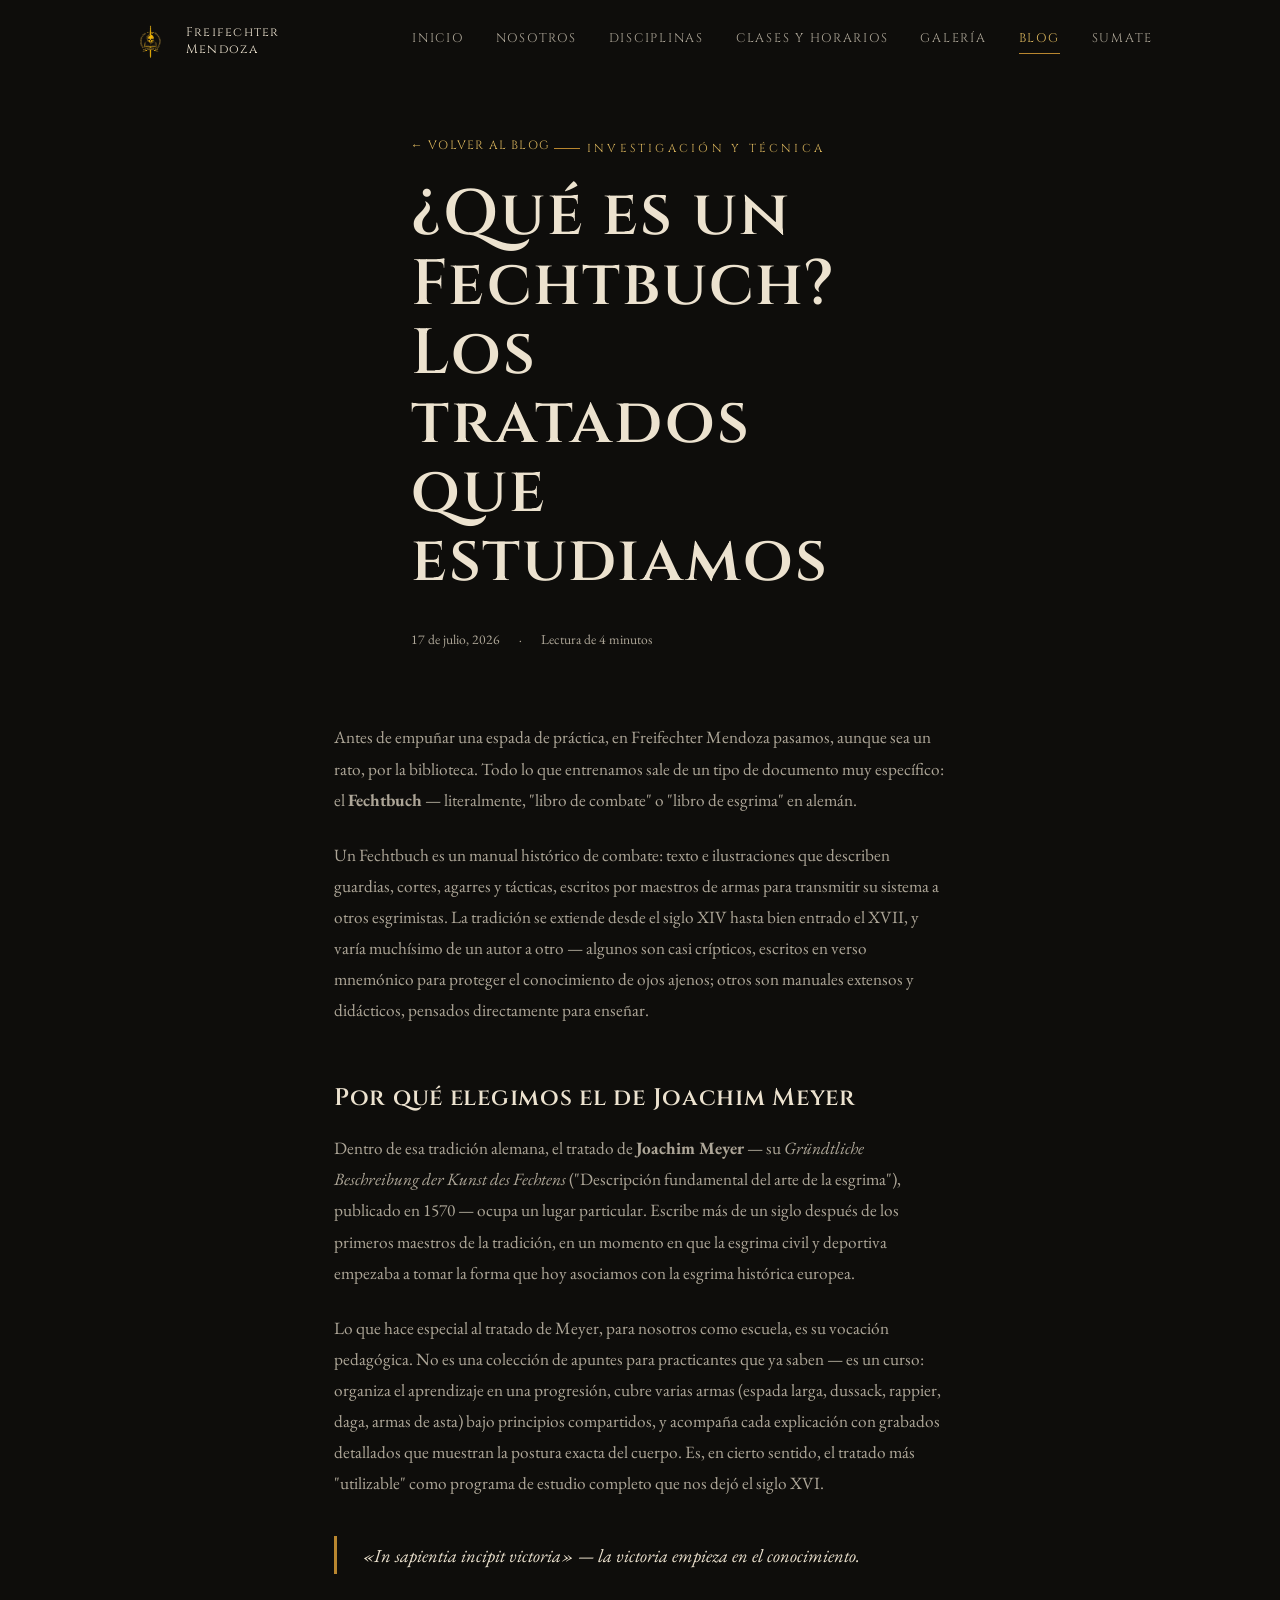
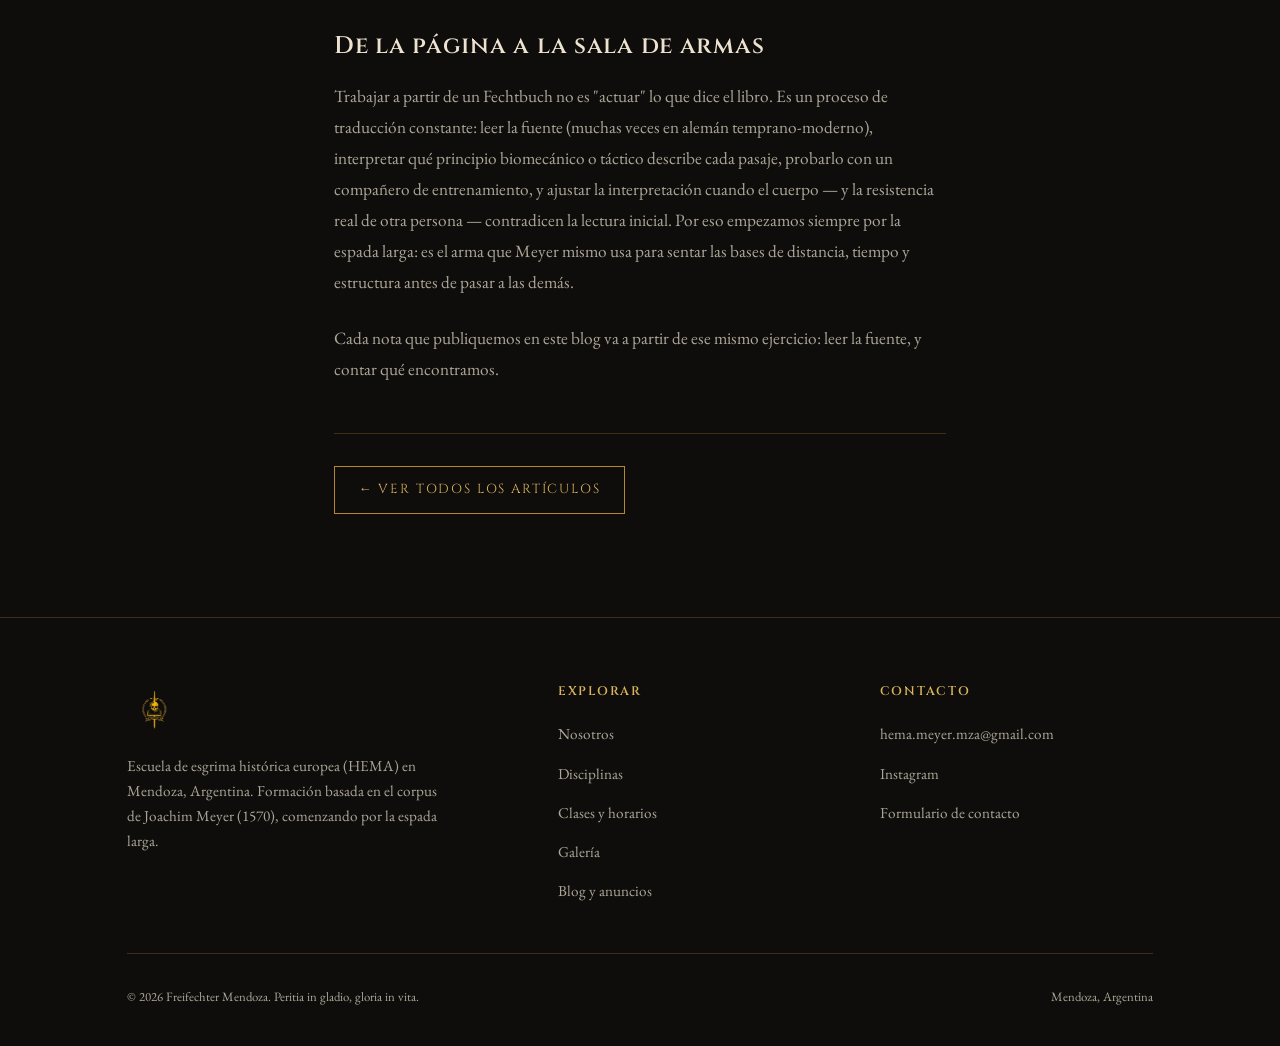
==== articulo-fechtbuch.html @ 53699439 "Add files via upload" ====
<!DOCTYPE html>
<html lang="es">
<head>
<meta charset="UTF-8">
<meta name="viewport" content="width=device-width, initial-scale=1.0">
<title>¿Qué es un Fechtbuch? · Freifechter Mendoza</title>
<meta name="description" content="Qué es un Fechtbuch, la tradición alemana de tratados de esgrima, y por qué Freifechter Mendoza entrena a partir del de Joachim Meyer.">
<link rel="icon" type="image/png" href="assets/img/logo.png">
<link rel="stylesheet" href="assets/css/style.css">
</head>
<body>

<header class="site-header">
  <div class="container">
    <a href="index.html" class="brand">
      <img src="assets/img/logo.png" alt="Escudo Freifechter Mendoza">
      <span class="brand-word">Freifechter<br>Mendoza</span>
    </a>
    <button class="nav-toggle" aria-label="Abrir menú" aria-expanded="false">☰</button>
    <nav class="main-nav">
      <a href="index.html" class="">Inicio</a>
      <a href="nosotros.html" class="">Nosotros</a>
      <a href="disciplinas.html" class="">Disciplinas</a>
      <a href="horarios.html" class="">Clases y horarios</a>
      <a href="galeria.html" class="">Galería</a>
      <a href="blog.html" class="active">Blog</a>
      <a href="contacto.html" class="">Sumate</a>
    </nav>
  </div>
</header>

<section class="article-hero">
  <div class="container" style="max-width:68ch;">
    <a href="blog.html" class="back-link">← Volver al blog</a>
    <span class="eyebrow">Investigación y técnica</span>
    <h1>¿Qué es un Fechtbuch? Los tratados que estudiamos</h1>
    <div class="article-meta">
      <span>17 de julio, 2026</span>
      <span>·</span>
      <span>Lectura de 4 minutos</span>
    </div>
  </div>
</section>

<section style="padding-top:0;">
  <div class="container">
    <div class="article-body reveal">
      <p>Antes de empuñar una espada de práctica, en Freifechter Mendoza pasamos, aunque sea un rato, por la biblioteca. Todo lo que entrenamos sale de un tipo de documento muy específico: el <strong>Fechtbuch</strong> — literalmente, "libro de combate" o "libro de esgrima" en alemán.</p>

      <p>Un Fechtbuch es un manual histórico de combate: texto e ilustraciones que describen guardias, cortes, agarres y tácticas, escritos por maestros de armas para transmitir su sistema a otros esgrimistas. La tradición se extiende desde el siglo XIV hasta bien entrado el XVII, y varía muchísimo de un autor a otro — algunos son casi crípticos, escritos en verso mnemónico para proteger el conocimiento de ojos ajenos; otros son manuales extensos y didácticos, pensados directamente para enseñar.</p>

      <h2>Por qué elegimos el de Joachim Meyer</h2>
      <p>Dentro de esa tradición alemana, el tratado de <strong>Joachim Meyer</strong> — su <em>Gründtliche Beschreibung der Kunst des Fechtens</em> ("Descripción fundamental del arte de la esgrima"), publicado en 1570 — ocupa un lugar particular. Escribe más de un siglo después de los primeros maestros de la tradición, en un momento en que la esgrima civil y deportiva empezaba a tomar la forma que hoy asociamos con la esgrima histórica europea.</p>

      <p>Lo que hace especial al tratado de Meyer, para nosotros como escuela, es su vocación pedagógica. No es una colección de apuntes para practicantes que ya saben — es un curso: organiza el aprendizaje en una progresión, cubre varias armas (espada larga, dussack, rappier, daga, armas de asta) bajo principios compartidos, y acompaña cada explicación con grabados detallados que muestran la postura exacta del cuerpo. Es, en cierto sentido, el tratado más "utilizable" como programa de estudio completo que nos dejó el siglo XVI.</p>

      <blockquote>«In sapientia incipit victoria» — la victoria empieza en el conocimiento.</blockquote>

      <h2>De la página a la sala de armas</h2>
      <p>Trabajar a partir de un Fechtbuch no es "actuar" lo que dice el libro. Es un proceso de traducción constante: leer la fuente (muchas veces en alemán temprano-moderno), interpretar qué principio biomecánico o táctico describe cada pasaje, probarlo con un compañero de entrenamiento, y ajustar la interpretación cuando el cuerpo — y la resistencia real de otra persona — contradicen la lectura inicial. Por eso empezamos siempre por la espada larga: es el arma que Meyer mismo usa para sentar las bases de distancia, tiempo y estructura antes de pasar a las demás.</p>

      <p>Cada nota que publiquemos en este blog va a partir de ese mismo ejercicio: leer la fuente, y contar qué encontramos.</p>
    </div>

    <div style="max-width:68ch;margin:3rem auto 0;padding-top:2rem;border-top:1px solid var(--line);">
      <a href="blog.html" class="btn">← Ver todos los artículos</a>
    </div>
  </div>
</section>

<footer>
  <div class="container">
    <div class="footer-grid">
      <div class="footer-brand">
        <img src="assets/img/logo.png" alt="Escudo Freifechter Mendoza" style="width:56px;height:56px;">
        <p>Escuela de esgrima histórica europea (HEMA) en Mendoza, Argentina. Formación basada en el corpus de Joachim Meyer (1570), comenzando por la espada larga.</p>
      </div>
      <div>
        <h4>Explorar</h4>
        <ul>
          <li><a href="nosotros.html">Nosotros</a></li>
          <li><a href="disciplinas.html">Disciplinas</a></li>
          <li><a href="horarios.html">Clases y horarios</a></li>
          <li><a href="galeria.html">Galería</a></li>
          <li><a href="blog.html">Blog y anuncios</a></li>
        </ul>
      </div>
      <div>
        <h4>Contacto</h4>
        <ul>
          <li><a href="mailto:hema.meyer.mza@gmail.com">hema.meyer.mza@gmail.com</a></li>
          <li><a href="https://www.instagram.com/freifechtermendoza/" target="_blank" rel="noopener">Instagram</a></li>
          <li><a href="contacto.html">Formulario de contacto</a></li>
        </ul>
      </div>
    </div>
    <div class="footer-bottom">
      <span>© <span id="year"></span> Freifechter Mendoza. Peritia in gladio, gloria in vita.</span>
      <span>Mendoza, Argentina</span>
    </div>
  </div>
</footer>

<script>document.getElementById('year').textContent = new Date().getFullYear();</script>
<script src="assets/js/main.js"></script>
</body>
</html>
---- assets/css/style.css ----
@import url('https://fonts.googleapis.com/css2?family=Cinzel:wght@500;600;700&family=EB+Garamond:ital,wght@0,400;0,500;0,600;1,400&display=swap');

/* ===== Tokens ===== */
:root{
  --ink:        #0e0d0b;
  --ink-2:      #17140f;
  --ink-3:      #221d16;
  --parchment:  #ece2cf;
  --parchment-2:#e2d5b8;
  --gold:       #b8862f;
  --gold-light: #d9b45c;
  --wax:        #7a1620;
  --wax-light:  #9c2430;
  --line:       rgba(184,134,47,.28);
  --text-soft:  rgba(236,226,207,.72);

  --display: 'Cinzel', serif;
  --body: 'EB Garamond', serif;

  --maxw: 1180px;
}

*,*::before,*::after{ box-sizing: border-box; }
html{ scroll-behavior: smooth; }
body{
  margin:0;
  background: var(--ink);
  color: var(--parchment);
  font-family: var(--body);
  font-size: 18px;
  line-height: 1.65;
  -webkit-font-smoothing: antialiased;
}
img{ max-width:100%; display:block; }
a{ color: inherit; }

h1,h2,h3,h4{
  font-family: var(--display);
  font-weight: 600;
  letter-spacing: .03em;
  margin: 0 0 .5em;
  color: var(--parchment);
}
h1{ font-size: clamp(2.4rem, 5vw, 4.2rem); line-height: 1.08; }
h2{ font-size: clamp(1.7rem, 3vw, 2.5rem); }
h3{ font-size: 1.3rem; }
p{ margin: 0 0 1em; }

.eyebrow{
  display:inline-flex; align-items:center; gap:.6em;
  font-family: var(--display);
  font-size: .72rem;
  letter-spacing: .28em;
  text-transform: uppercase;
  color: var(--gold-light);
}
.eyebrow::before{
  content:""; width:26px; height:1px; background: var(--gold);
}

.container{ max-width: var(--maxw); margin: 0 auto; padding: 0 6vw; }
section{ padding: clamp(3.5rem, 8vw, 7rem) 0; position:relative; }
.rule{
  width:100%; height:1px;
  background: linear-gradient(90deg, transparent, var(--line) 20%, var(--line) 80%, transparent);
  border:0;
}

/* ===== Botones ===== */
.btn{
  display:inline-flex; align-items:center; gap:.6em;
  font-family: var(--display);
  font-size: .82rem;
  letter-spacing:.14em;
  text-transform: uppercase;
  text-decoration:none;
  padding: .95em 1.8em;
  border: 1px solid var(--gold);
  color: var(--gold-light);
  background: transparent;
  transition: background .25s ease, color .25s ease, transform .2s ease;
}
.btn:hover{ background: var(--gold); color: var(--ink); transform: translateY(-1px); }
.btn.solid{ background: var(--wax); border-color: var(--wax); color: var(--parchment); }
.btn.solid:hover{ background: var(--wax-light); border-color: var(--wax-light); }

/* ===== Header / Nav ===== */
.site-header{
  position: fixed; top:0; left:0; right:0; z-index: 100;
  padding: 1.1rem 0;
  transition: background .35s ease, padding .35s ease, border-color .35s ease;
  border-bottom: 1px solid transparent;
}
.site-header.solid{
  background: rgba(14,13,11,.92);
  backdrop-filter: blur(6px);
  border-bottom-color: var(--line);
  padding: .7rem 0;
}
.site-header .container{ display:flex; align-items:center; justify-content:space-between; gap:1.5rem; }
.brand{ display:flex; align-items:center; gap:.7rem; text-decoration:none; }
.brand svg, .brand img{ width:48px; height:48px; object-fit:contain; color: var(--gold-light); flex-shrink:0; }
.brand-word{ font-family: var(--display); font-size:.78rem; line-height:1.35; letter-spacing:.1em; color: var(--parchment); }

.nav-toggle{
  display:none; background:none; border:1px solid var(--line); color: var(--gold-light);
  width:42px; height:42px; align-items:center; justify-content:center; cursor:pointer;
}
nav.main-nav{ display:flex; align-items:center; gap:2rem; }
nav.main-nav a{
  font-family: var(--display); font-size: .78rem; letter-spacing:.14em; text-transform:uppercase;
  text-decoration:none; color: var(--text-soft); padding-bottom: 4px; border-bottom: 1px solid transparent;
  transition: color .2s, border-color .2s;
}
nav.main-nav a:hover, nav.main-nav a.active{ color: var(--gold-light); border-color: var(--gold); }

/* ===== Hero ===== */
.hero{
  min-height: 100vh;
  display:flex; align-items:center; justify-content:center; text-align:center;
  padding-top: 7rem;
  background:
    radial-gradient(ellipse at 50% 0%, rgba(184,134,47,.10), transparent 60%),
    var(--ink);
  position:relative;
  overflow:hidden;
}
.hero::before{
  content:""; position:absolute; inset:0;
  background-image: repeating-linear-gradient(0deg, rgba(255,255,255,.015) 0 1px, transparent 1px 3px);
  pointer-events:none;
}
.hero-inner{ position:relative; z-index:1; max-width: 760px; margin: 0 auto; padding: 0 6vw; }
.hero-crest{ width: clamp(150px, 22vw, 220px); margin: 0 auto 1.6rem; color: var(--gold-light); }
.hero h1{ margin-bottom:.4rem; }
.hero .motto{
  font-style: italic; color: var(--text-soft); font-size: 1.15rem; margin-bottom: 2rem;
}
.hero-cta{ display:flex; gap:1rem; justify-content:center; flex-wrap:wrap; }
.hero .scroll-hint{
  position:absolute; bottom: 2.2rem; left:50%; transform:translateX(-50%);
  font-family: var(--display); font-size:.65rem; letter-spacing:.3em; color: var(--text-soft);
}

/* ===== Sub-hero (páginas internas) ===== */
.page-hero{
  padding: 9rem 0 3rem; text-align:center;
  background: linear-gradient(180deg, var(--ink-2), var(--ink));
  border-bottom: 1px solid var(--line);
}
.page-hero h1{ margin-bottom: .6rem; }
.page-hero p{ color: var(--text-soft); max-width: 640px; margin: 0 auto; }

/* ===== Cards / Grid ===== */
.grid{ display:grid; gap: 2.4rem; }
.grid.cols-3{ grid-template-columns: repeat(3, 1fr); }
.grid.cols-2{ grid-template-columns: repeat(2, 1fr); }

.card{
  background: var(--ink-2);
  border: 1px solid var(--line);
  padding: 2.2rem 1.9rem;
  position: relative;
}
.card .icon{ width:44px; height:44px; color: var(--gold-light); margin-bottom: 1.2rem; }
.card h3{ margin-bottom:.6rem; }
.card p{ color: var(--text-soft); margin-bottom:0; font-size: .98rem; }

.card.dark{ background: var(--ink-3); }

/* ===== Artículo de blog (lectura larga) ===== */
.article-hero{ padding: 8rem 0 2rem; }
.article-hero .back-link{
  display:inline-flex; align-items:center; gap:.4em; font-family: var(--display);
  font-size:.75rem; letter-spacing:.1em; text-transform:uppercase; color: var(--gold-light);
  text-decoration:none; margin-bottom:1.6rem;
}
.article-hero h1{ max-width: 20ch; }
.article-body{ max-width: 68ch; margin: 0 auto; }
.article-body p{ color: var(--text-soft); font-size:1.08rem; line-height:1.8; margin-bottom:1.4em; }
.article-body h2{ font-size:1.5rem; margin-top:2.2em; margin-bottom:.6em; }
.article-body blockquote{
  margin: 2em 0; padding: .2em 0 .2em 1.4em; border-left: 3px solid var(--gold);
  font-style: italic; color: var(--parchment); font-size:1.15rem;
}
.article-meta{ display:flex; gap:1.2rem; align-items:center; color: var(--text-soft); font-size:.85rem; margin-bottom:2.5rem; }


/* ===== Sección oscura alterna / parchment ===== */
.section-alt{ background: var(--ink-2); border-top:1px solid var(--line); border-bottom:1px solid var(--line); }

.split{ display:grid; grid-template-columns: 1fr 1fr; gap: 4rem; align-items:center; }

/* ===== Tabla horarios ===== */
table.schedule{ width:100%; border-collapse:collapse; margin: 1.5rem 0; }
table.schedule th, table.schedule td{
  text-align:left; padding: .9rem 1rem; border-bottom:1px solid var(--line);
}
table.schedule th{ font-family: var(--display); font-size:.75rem; letter-spacing:.12em; text-transform:uppercase; color: var(--gold-light); }
table.schedule td{ color: var(--text-soft); }

/* ===== Galería ===== */
.gallery-grid{ display:grid; grid-template-columns: repeat(3,1fr); gap: 1rem; }
.gallery-item{
  aspect-ratio: 4/5; background: var(--ink-3); border:1px solid var(--line);
  display:flex; align-items:center; justify-content:center; text-align:center; padding:1rem;
  color: var(--text-soft); font-size:.85rem; position:relative; overflow:hidden;
}
.gallery-item img{ position:absolute; inset:0; width:100%; height:100%; object-fit:cover; }
.gallery-item .placeholder-icon{ width:34px; height:34px; color: var(--gold); margin: 0 auto .6rem; opacity:.7; }

/* ===== Eventos ===== */
.event-card{ display:flex; gap:1.4rem; border-bottom:1px solid var(--line); padding: 1.8rem 0; }
.event-date{
  flex: 0 0 84px; text-align:center; border:1px solid var(--gold); padding: .7rem .4rem; height:fit-content;
}
.event-date .day{ font-family: var(--display); font-size:1.7rem; color: var(--gold-light); line-height:1; }
.event-date .month{ font-size:.68rem; letter-spacing:.14em; text-transform:uppercase; color: var(--text-soft); }
.event-tag{
  display:inline-block; font-size:.68rem; letter-spacing:.1em; text-transform:uppercase;
  color: var(--wax-light); border:1px solid var(--wax); padding:.2em .7em; margin-bottom:.5em;
}

/* ===== Formularios ===== */
form.club-form{ display:grid; gap:1.2rem; max-width: 560px; }
.field{ display:grid; gap:.4rem; }
.field label{
  font-family: var(--display); font-size:.72rem; letter-spacing:.14em; text-transform:uppercase; color: var(--gold-light);
}
.field input, .field select, .field textarea{
  background: var(--ink-2); border:1px solid var(--line); color: var(--parchment);
  padding: .85rem 1rem; font-family: var(--body); font-size:1rem;
}
.field input:focus, .field select:focus, .field textarea:focus{
  outline: none; border-color: var(--gold);
}
.field-row{ display:grid; grid-template-columns:1fr 1fr; gap:1.2rem; }
.form-note{ font-size:.85rem; color: var(--text-soft); }

/* ===== Footer ===== */
footer{ border-top:1px solid var(--line); padding: 4rem 0 2.4rem; }
.footer-grid{ display:grid; grid-template-columns: 1.4fr 1fr 1fr; gap: 3rem; margin-bottom: 3rem; }
.footer-brand svg, .footer-brand img{ width:56px; height:56px; object-fit:contain; color: var(--gold-light); margin-bottom:1rem; }
.footer-brand p{ color: var(--text-soft); font-size:.95rem; max-width: 320px; }
footer h4{ font-family: var(--display); font-size:.78rem; letter-spacing:.14em; text-transform:uppercase; color: var(--gold-light); margin-bottom:1rem; }
footer ul{ list-style:none; margin:0; padding:0; display:grid; gap:.6rem; }
footer a{ text-decoration:none; color: var(--text-soft); font-size:.95rem; }
footer a:hover{ color: var(--gold-light); }
.footer-bottom{
  display:flex; justify-content:space-between; flex-wrap:wrap; gap:1rem;
  font-size:.8rem; color: var(--text-soft); padding-top: 2rem; border-top:1px solid var(--line);
}

/* ===== Reveal on scroll ===== */
.reveal{ opacity:0; transform: translateY(18px); transition: opacity .7s ease, transform .7s ease; }
.reveal.in{ opacity:1; transform:none; }
@media (prefers-reduced-motion: reduce){
  .reveal{ opacity:1; transform:none; transition:none; }
  html{ scroll-behavior:auto; }
}

/* ===== Hero split (landing) ===== */
.hero-split{
  min-height: 100vh; display:flex; align-items:center; padding: 7rem 0 3rem;
  background: radial-gradient(ellipse at 30% 20%, rgba(184,134,47,.10), transparent 55%), var(--ink);
}
.hero-split .container{ display:grid; grid-template-columns: 1.05fr .95fr; gap: 3.5rem; align-items:center; }
.hero-logo{ width:76px; height:76px; object-fit:contain; margin-bottom:1.1rem; }
.hero-split h1{ margin-bottom:.8rem; }
.hero-split .lead{ color: var(--text-soft); font-size:1.15rem; max-width: 46ch; margin-bottom: 2rem; }
.hero-plate{
  background: var(--ink-2); border:1px solid var(--gold); padding: 14px;
  box-shadow: 0 0 0 1px rgba(184,134,47,.15), 0 30px 60px -20px rgba(0,0,0,.6);
}
.hero-plate img{ width:100%; display:block; }
.hero-plate .cap{
  text-align:center; font-family: var(--display); font-size:.68rem; letter-spacing:.14em;
  color: var(--gold-light); text-transform:uppercase; padding-top: .8rem;
}

/* CTA flotante siempre visible en mobile */
.sticky-cta{
  position: fixed; left:0; right:0; bottom:0; z-index: 90;
  display:none; padding: .8rem 1rem; background: rgba(14,13,11,.96);
  border-top:1px solid var(--line); backdrop-filter: blur(6px);
}
.sticky-cta .btn{ width:100%; justify-content:center; }
@media (max-width: 680px){ .sticky-cta{ display:block; } body{ padding-bottom: 4.6rem; } }

/* ===== Iconos laterales (qué es HEMA) ===== */
.weapon-list{ display:grid; gap: 1rem; list-style:none; margin:0; padding:0; }
.weapon-list li{
  display:flex; align-items:center; gap:.8rem; font-family: var(--display);
  font-size:.85rem; letter-spacing:.05em; color: var(--parchment);
  border-bottom: 1px solid var(--line); padding-bottom: 1rem;
}
.weapon-list li img{ width:40px; height:40px; object-fit:contain; flex-shrink:0; }
.weapon-list li span.ico{ font-size:1.2rem; }

/* ===== Timeline de entrenamiento (horizontal) ===== */
.training-flow{ display:flex; flex-wrap:wrap; align-items:center; justify-content:center; gap: .3rem 0; }
.training-flow .step{
  border:1px solid var(--line); background: var(--ink-2); padding: 1rem 1.3rem;
  font-family: var(--display); font-size:.82rem; letter-spacing:.08em; text-align:center; text-transform:uppercase;
  color: var(--gold-light);
}
.training-flow .arrow{ color: var(--gold); padding: 0 .7rem; font-size:1.1rem; }
@media (max-width:680px){
  .training-flow{ flex-direction:column; }
  .training-flow .arrow{ transform: rotate(90deg); padding: .2rem 0; }
}

/* ===== Roadmap primer año (vertical) ===== */
.roadmap{ display:grid; gap: 0; }
.roadmap .rm-item{
  display:grid; grid-template-columns: 110px 1fr; gap: 1.6rem; padding: 1.6rem 0;
  border-bottom:1px solid var(--line);
}
.roadmap .rm-item:last-child{ border-bottom:none; }
.roadmap .rm-month{ font-family: var(--display); color: var(--gold-light); font-size:1rem; letter-spacing:.08em; }
.roadmap .rm-month span{ display:block; font-size:.65rem; color: var(--text-soft); letter-spacing:.14em; margin-top:.2rem; }
.roadmap p{ margin:0; color: var(--text-soft); }
@media (max-width:680px){ .roadmap .rm-item{ grid-template-columns: 1fr; gap:.4rem; } }

/* ===== FAQ (siempre visible, sin acordeón) ===== */
.faq-list{ display:grid; gap: 1.8rem; }
.faq-item h3{ margin-bottom:.4rem; }
.faq-item p{ color: var(--text-soft); margin:0; }

/* ===== Mitos ===== */
.myth-list{ display:grid; gap: 1rem; }
.myth-item{
  display:flex; gap:.9rem; align-items:flex-start; padding: 1rem 1.2rem;
  background: var(--ink-2); border:1px solid var(--line);
}
.myth-item .mark{ color: var(--gold-light); font-family: var(--display); flex-shrink:0; }
.myth-item .myth{ color: var(--text-soft); font-size:.85rem; display:block; margin-bottom:.15rem; text-decoration: line-through; opacity:.6; }
.myth-item .real{ font-family: var(--body); font-style: italic; }

/* ===== Badges de estado (disciplinas) ===== */
.status{
  display:inline-block; font-family: var(--display); font-size:.66rem; letter-spacing:.12em;
  text-transform:uppercase; padding:.3em .8em; margin-bottom: .8rem;
}
.status.activa{ color: var(--ink); background: var(--gold-light); }
.status.formacion{ color: var(--gold-light); background:transparent; border:1px solid var(--gold); }

/* ===== Mapa ===== */
.map-frame{ border:1px solid var(--line); filter: grayscale(.4) sepia(.15) contrast(1.05); }
.map-frame iframe{ width:100%; height:320px; border:0; display:block; }

@media (max-width: 900px){
  .hero-split .container{ grid-template-columns: 1fr; }
  .hero-split{ padding-top: 8rem; text-align:center; }
  .hero-split .lead{ margin-left:auto; margin-right:auto; }
  .hero-plate{ max-width: 420px; margin: 0 auto; }
}


/* ===== Responsive ===== */
@media (max-width: 900px){
  .grid.cols-3{ grid-template-columns: 1fr 1fr; }
  .footer-grid{ grid-template-columns: 1fr 1fr; }
  .split{ grid-template-columns: 1fr; gap:2rem; }
}
@media (max-width: 680px){
  body{ font-size:16.5px; }
  .grid.cols-3, .grid.cols-2{ grid-template-columns: 1fr; }
  .gallery-grid{ grid-template-columns: repeat(2,1fr); }
  .field-row{ grid-template-columns: 1fr; }
  .footer-grid{ grid-template-columns: 1fr; gap:2rem; }
  nav.main-nav{
    position:fixed; inset: 0 0 0 auto; width: min(76vw, 320px);
    background: var(--ink-2); border-left:1px solid var(--line);
    flex-direction:column; align-items:flex-start; justify-content:center;
    gap: 1.6rem; padding: 2rem; transform: translateX(100%); transition: transform .3s ease;
  }
  nav.main-nav.open{ transform:none; }
  .nav-toggle{ display:flex; }
}
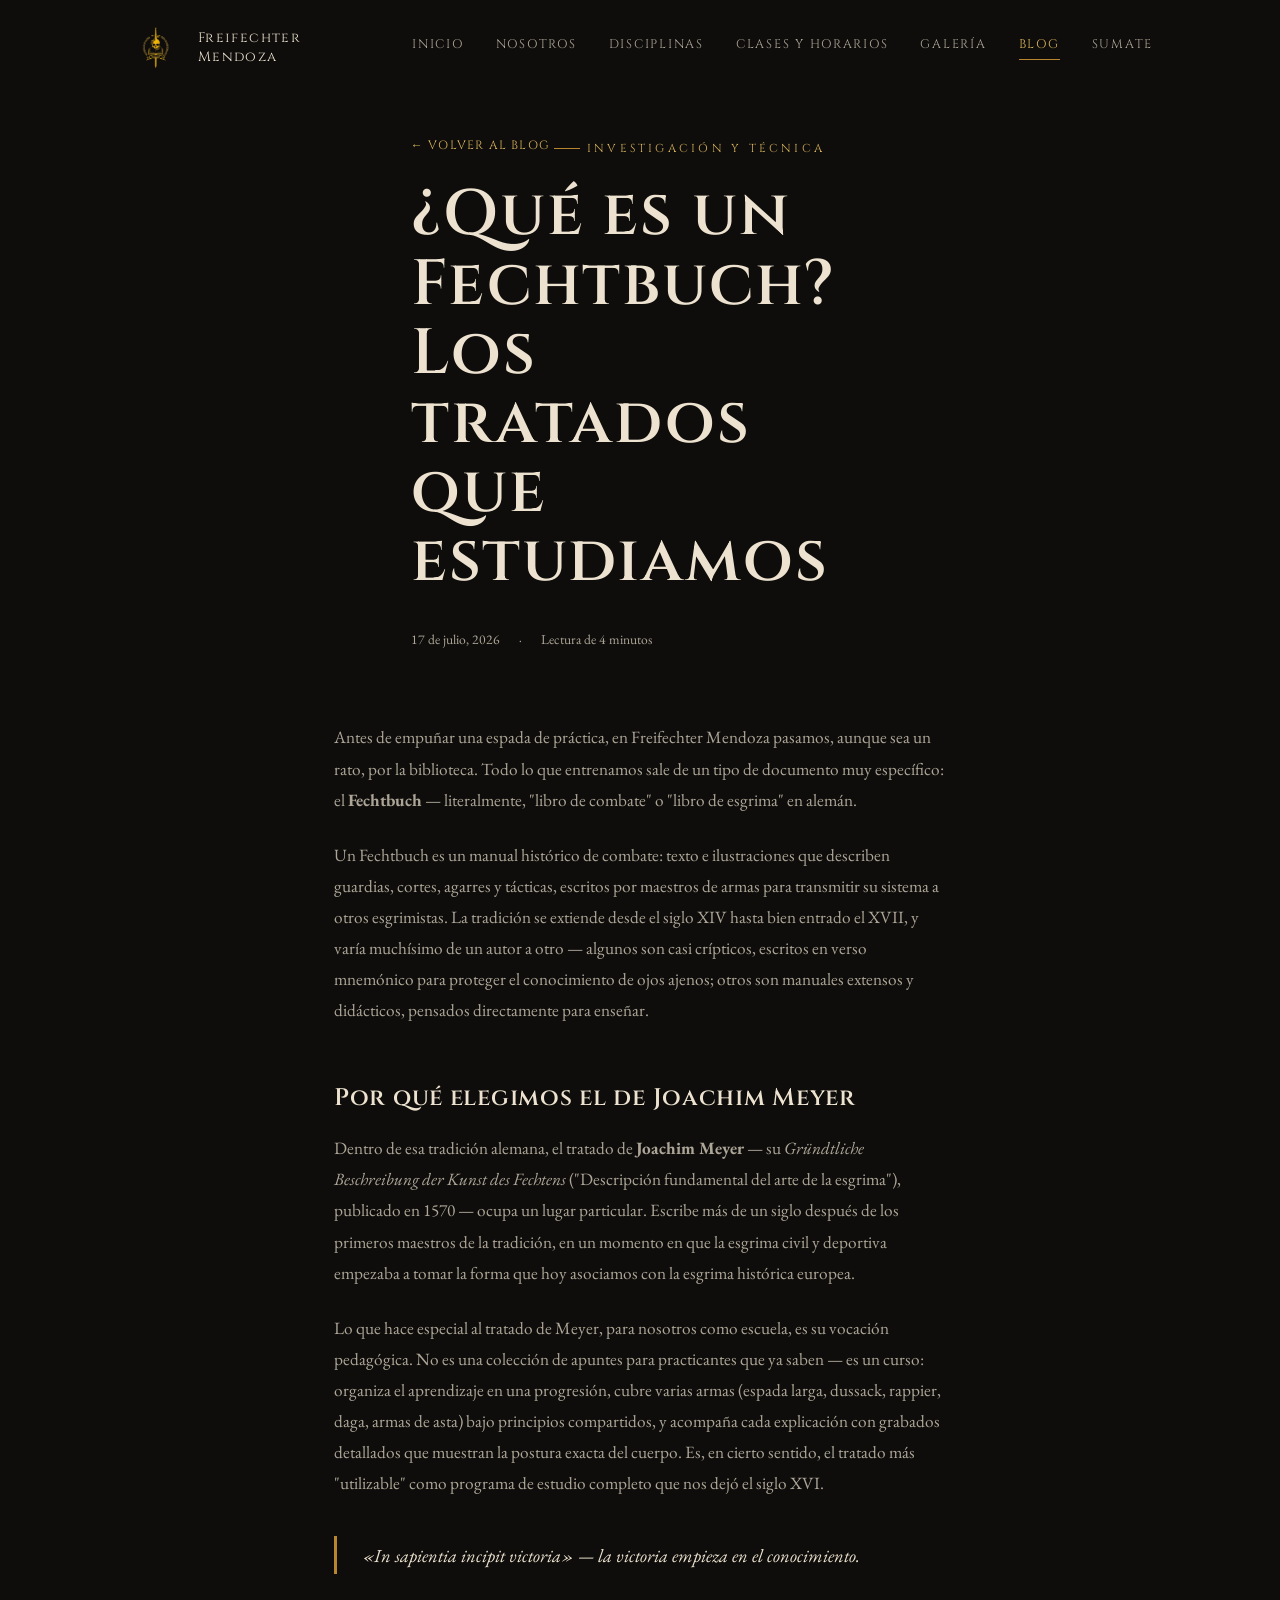
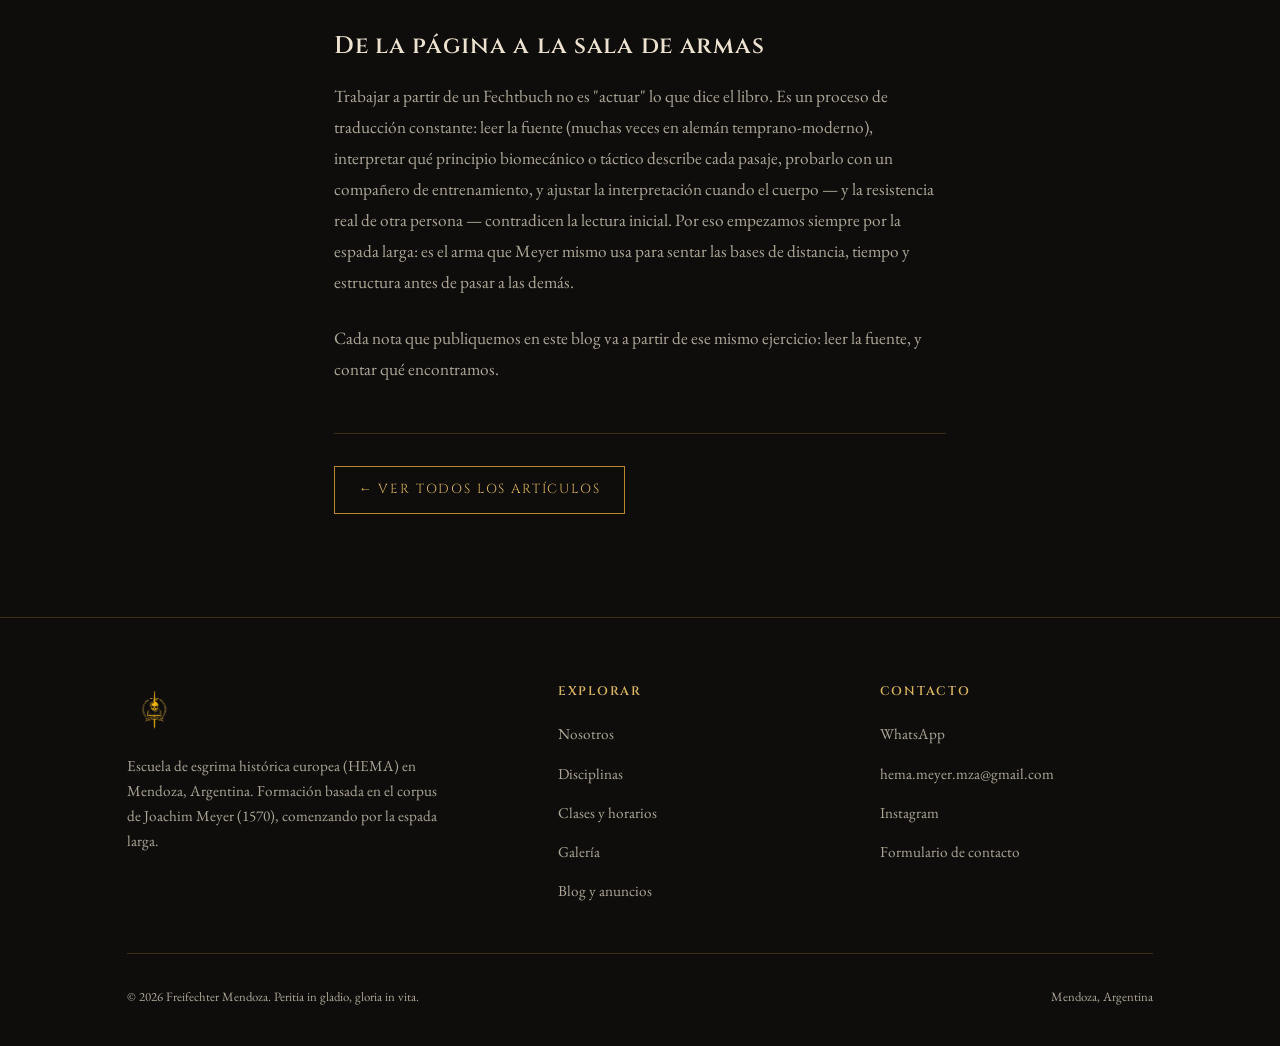
==== commit 6a93ebaa: "Add files via upload" ====
--- a/articulo-fechtbuch.html
+++ b/articulo-fechtbuch.html
@@ -1,10 +1,22 @@
 <!DOCTYPE html>
-<html lang="es">
+<html lang="es-AR">
 <head>
 <meta charset="UTF-8">
 <meta name="viewport" content="width=device-width, initial-scale=1.0">
 <title>¿Qué es un Fechtbuch? · Freifechter Mendoza</title>
 <meta name="description" content="Qué es un Fechtbuch, la tradición alemana de tratados de esgrima, y por qué Freifechter Mendoza entrena a partir del de Joachim Meyer.">
+<link rel="canonical" href="https://freifechter.ar/articulo-fechtbuch.html">
+<meta property="og:type" content="website">
+<meta property="og:site_name" content="Freifechter Mendoza">
+<meta property="og:title" content="¿Qué es un Fechtbuch? · Freifechter Mendoza">
+<meta property="og:description" content="Qué es un Fechtbuch, la tradición alemana de tratados de esgrima, y por qué Freifechter Mendoza entrena a partir del de Joachim Meyer.">
+<meta property="og:image" content="https://freifechter.ar/assets/img/og-image.jpg">
+<meta property="og:url" content="https://freifechter.ar/articulo-fechtbuch.html">
+<meta property="og:locale" content="es_AR">
+<meta name="twitter:card" content="summary_large_image">
+<meta name="twitter:title" content="¿Qué es un Fechtbuch? · Freifechter Mendoza">
+<meta name="twitter:description" content="Qué es un Fechtbuch, la tradición alemana de tratados de esgrima, y por qué Freifechter Mendoza entrena a partir del de Joachim Meyer.">
+<meta name="twitter:image" content="https://freifechter.ar/assets/img/og-image.jpg">
 <link rel="icon" type="image/png" href="assets/img/logo.png">
 <link rel="stylesheet" href="assets/css/style.css">
 </head>
@@ -88,6 +100,7 @@
       <div>
         <h4>Contacto</h4>
         <ul>
+          <li><a href="https://wa.me/5492613629978?text=Hola%21%20Quiero%20probar%20una%20clase%20en%20Freifechter%20Mendoza." target="_blank" rel="noopener">WhatsApp</a></li>
           <li><a href="mailto:hema.meyer.mza@gmail.com">hema.meyer.mza@gmail.com</a></li>
           <li><a href="https://www.instagram.com/freifechtermendoza/" target="_blank" rel="noopener">Instagram</a></li>
           <li><a href="contacto.html">Formulario de contacto</a></li>
--- a/assets/css/style.css
+++ b/assets/css/style.css
@@ -99,8 +99,8 @@
 }
 .site-header .container{ display:flex; align-items:center; justify-content:space-between; gap:1.5rem; }
 .brand{ display:flex; align-items:center; gap:.7rem; text-decoration:none; }
-.brand svg, .brand img{ width:48px; height:48px; object-fit:contain; color: var(--gold-light); flex-shrink:0; }
-.brand-word{ font-family: var(--display); font-size:.78rem; line-height:1.35; letter-spacing:.1em; color: var(--parchment); }
+.brand svg, .brand img{ width:60px; height:60px; object-fit:contain; color: var(--gold-light); flex-shrink:0; }
+.brand-word{ font-family: var(--display); font-size:.86rem; line-height:1.35; letter-spacing:.1em; color: var(--parchment); }
 
 .nav-toggle{
   display:none; background:none; border:1px solid var(--line); color: var(--gold-light);
@@ -259,24 +259,44 @@
   html{ scroll-behavior:auto; }
 }
 
-/* ===== Hero split (landing) ===== */
-.hero-split{
-  min-height: 100vh; display:flex; align-items:center; padding: 7rem 0 3rem;
-  background: radial-gradient(ellipse at 30% 20%, rgba(184,134,47,.10), transparent 55%), var(--ink);
-}
-.hero-split .container{ display:grid; grid-template-columns: 1.05fr .95fr; gap: 3.5rem; align-items:center; }
-.hero-logo{ width:76px; height:76px; object-fit:contain; margin-bottom:1.1rem; }
-.hero-split h1{ margin-bottom:.8rem; }
-.hero-split .lead{ color: var(--text-soft); font-size:1.15rem; max-width: 46ch; margin-bottom: 2rem; }
-.hero-plate{
-  background: var(--ink-2); border:1px solid var(--gold); padding: 14px;
-  box-shadow: 0 0 0 1px rgba(184,134,47,.15), 0 30px 60px -20px rgba(0,0,0,.6);
-}
-.hero-plate img{ width:100%; display:block; }
-.hero-plate .cap{
-  text-align:center; font-family: var(--display); font-size:.68rem; letter-spacing:.14em;
-  color: var(--gold-light); text-transform:uppercase; padding-top: .8rem;
-}
+/* ===== Hero carousel (landing) ===== */
+.hero-carousel{
+  position:relative; min-height:100vh;
+  display:flex; align-items:center; justify-content:center; text-align:center;
+  overflow:hidden; padding: 7rem 1.5rem 4rem;
+  background: var(--ink);
+}
+.hero-carousel .slide{
+  position:absolute; inset:0; background-size:cover; background-position:center;
+  opacity:0; transition: opacity 1.8s ease; z-index:0;
+}
+.hero-carousel .slide.active{ opacity:1; }
+.hero-carousel::before{
+  content:""; position:absolute; inset:0; z-index:1;
+  background:
+    linear-gradient(180deg, rgba(9,8,6,.72) 0%, rgba(9,8,6,.42) 45%, rgba(9,8,6,.82) 100%);
+}
+.hero-carousel .hero-content{ position:relative; z-index:2; max-width: 760px; animation: heroPunch 1.1s cubic-bezier(.16,.9,.25,1) both; }
+@keyframes heroPunch{ from{ opacity:0; transform: translateY(26px) scale(.97);} to{ opacity:1; transform:none; } }
+@media (prefers-reduced-motion: reduce){ .hero-carousel .hero-content{ animation:none; } }
+.hero-logo-big{
+  width: clamp(96px, 13vw, 160px); height:auto; margin: 0 auto 1.6rem;
+  filter: drop-shadow(0 6px 22px rgba(0,0,0,.55));
+}
+.hero-carousel h1{
+  font-size: clamp(2.3rem, 6vw, 4.4rem); line-height:1.08; margin-bottom: 2.2rem;
+  text-shadow: 0 3px 24px rgba(0,0,0,.55);
+}
+.hero-carousel .btn{ font-size:1rem; padding: 1.15em 2.4em; }
+.hero-dots{
+  position:absolute; bottom: 2rem; left:50%; transform:translateX(-50%); z-index:2;
+  display:flex; gap:.55rem;
+}
+.hero-dots button{
+  width:9px; height:9px; border-radius:50%; padding:0; cursor:pointer;
+  border:1px solid var(--gold-light); background:transparent; transition: background .25s ease;
+}
+.hero-dots button.active{ background: var(--gold-light); }
 
 /* CTA flotante siempre visible en mobile */
 .sticky-cta{
@@ -296,6 +316,11 @@
 }
 .weapon-list li img{ width:40px; height:40px; object-fit:contain; flex-shrink:0; }
 .weapon-list li span.ico{ font-size:1.2rem; }
+.plate-frame{
+  background: var(--ink-2); border:1px solid var(--gold); padding: 10px;
+  box-shadow: 0 0 0 1px rgba(184,134,47,.15), 0 24px 50px -20px rgba(0,0,0,.55);
+}
+.plate-frame img{ width:100%; display:block; }
 
 /* ===== Timeline de entrenamiento (horizontal) ===== */
 .training-flow{ display:flex; flex-wrap:wrap; align-items:center; justify-content:center; gap: .3rem 0; }
@@ -327,7 +352,7 @@
 .faq-item h3{ margin-bottom:.4rem; }
 .faq-item p{ color: var(--text-soft); margin:0; }
 
-/* ===== Mitos ===== */
+/* ===== Mitos (lista larga, con explicación) ===== */
 .myth-list{ display:grid; gap: 1rem; }
 .myth-item{
   display:flex; gap:.9rem; align-items:flex-start; padding: 1rem 1.2rem;
@@ -337,6 +362,15 @@
 .myth-item .myth{ color: var(--text-soft); font-size:.85rem; display:block; margin-bottom:.15rem; text-decoration: line-through; opacity:.6; }
 .myth-item .real{ font-family: var(--body); font-style: italic; }
 
+/* ===== Mitos compactos (chips cortos, para la home) ===== */
+.myth-chips{ display:flex; flex-wrap:wrap; gap:.9rem; justify-content:center; }
+.myth-chip{
+  display:inline-flex; align-items:center; gap:.6em; border:1px solid var(--gold);
+  padding: .9em 1.5em; font-family: var(--display); font-size:.95rem; letter-spacing:.03em;
+  color: var(--parchment); background: var(--ink-2);
+}
+.myth-chip .x{ color: var(--wax-light); font-weight:bold; }
+
 /* ===== Badges de estado (disciplinas) ===== */
 .status{
   display:inline-block; font-family: var(--display); font-size:.66rem; letter-spacing:.12em;
@@ -350,10 +384,7 @@
 .map-frame iframe{ width:100%; height:320px; border:0; display:block; }
 
 @media (max-width: 900px){
-  .hero-split .container{ grid-template-columns: 1fr; }
-  .hero-split{ padding-top: 8rem; text-align:center; }
-  .hero-split .lead{ margin-left:auto; margin-right:auto; }
-  .hero-plate{ max-width: 420px; margin: 0 auto; }
+  .hero-carousel{ padding-top: 8rem; }
 }
 
 
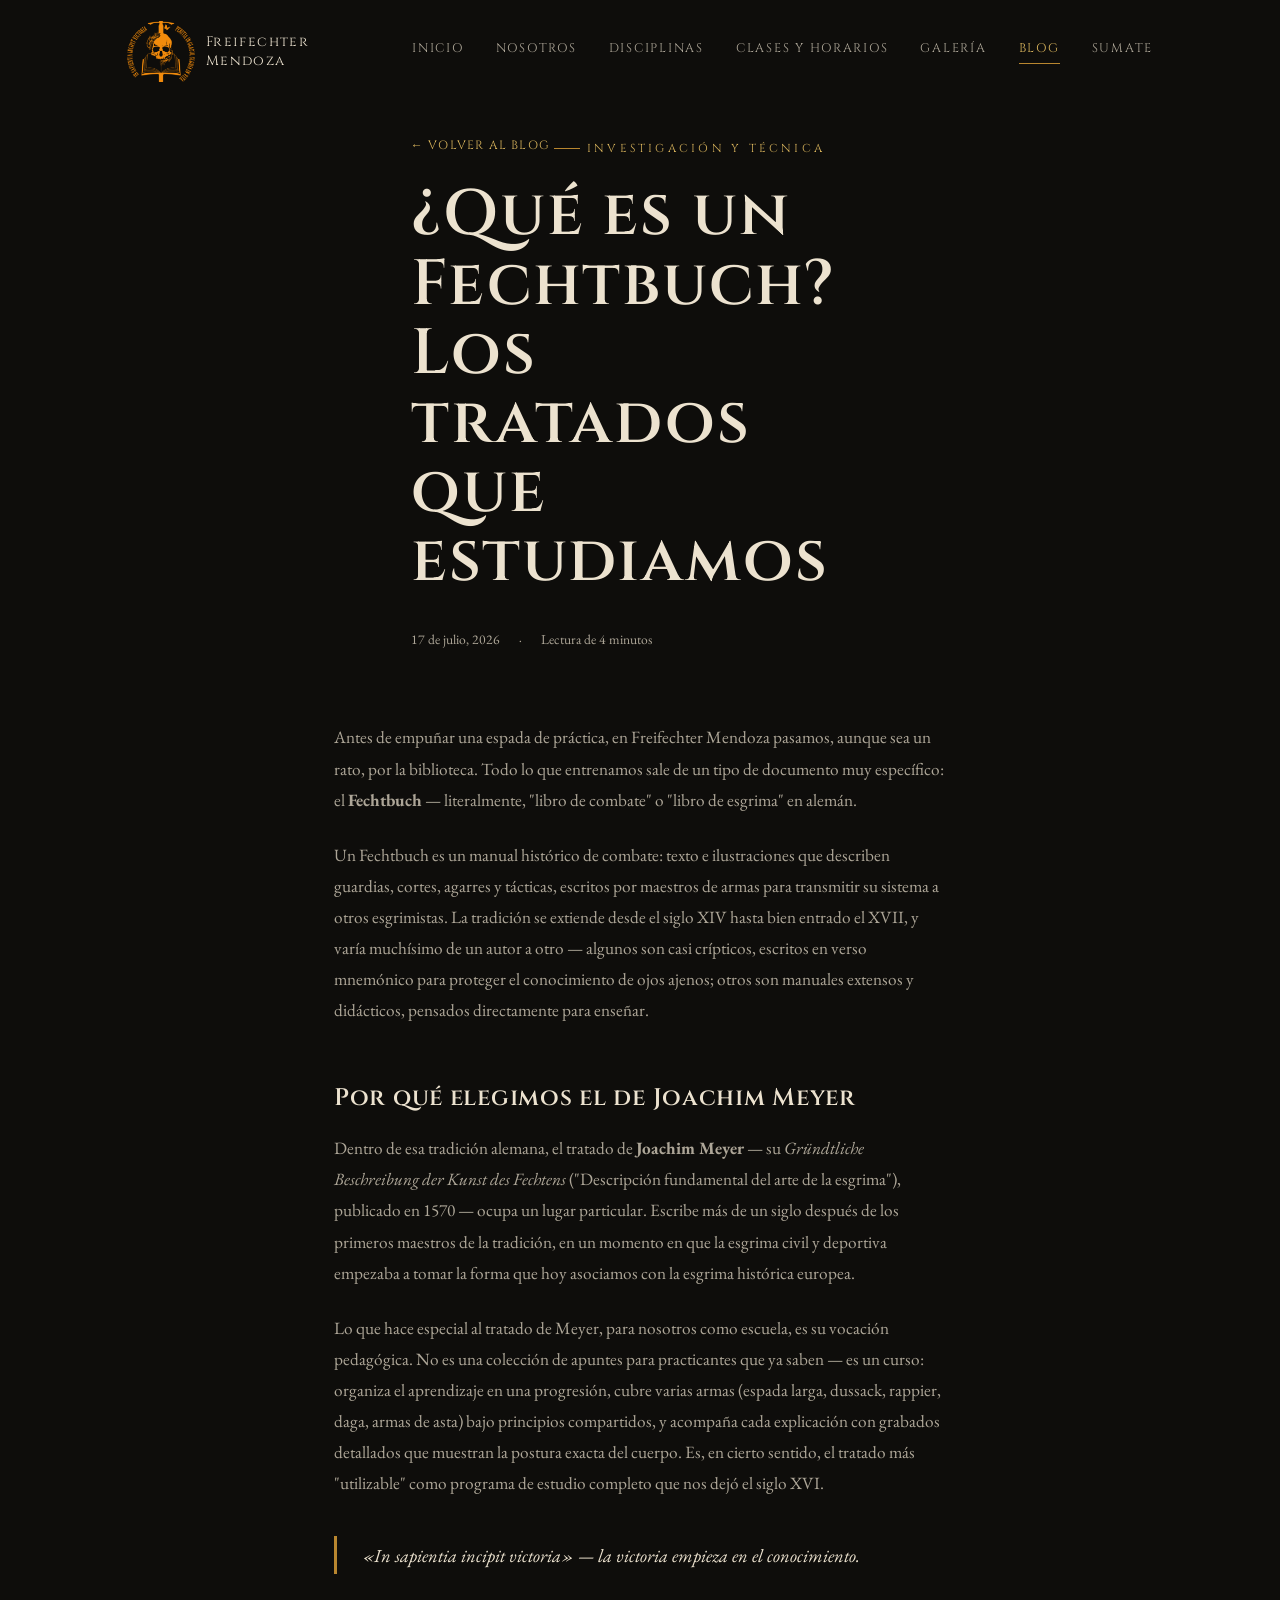
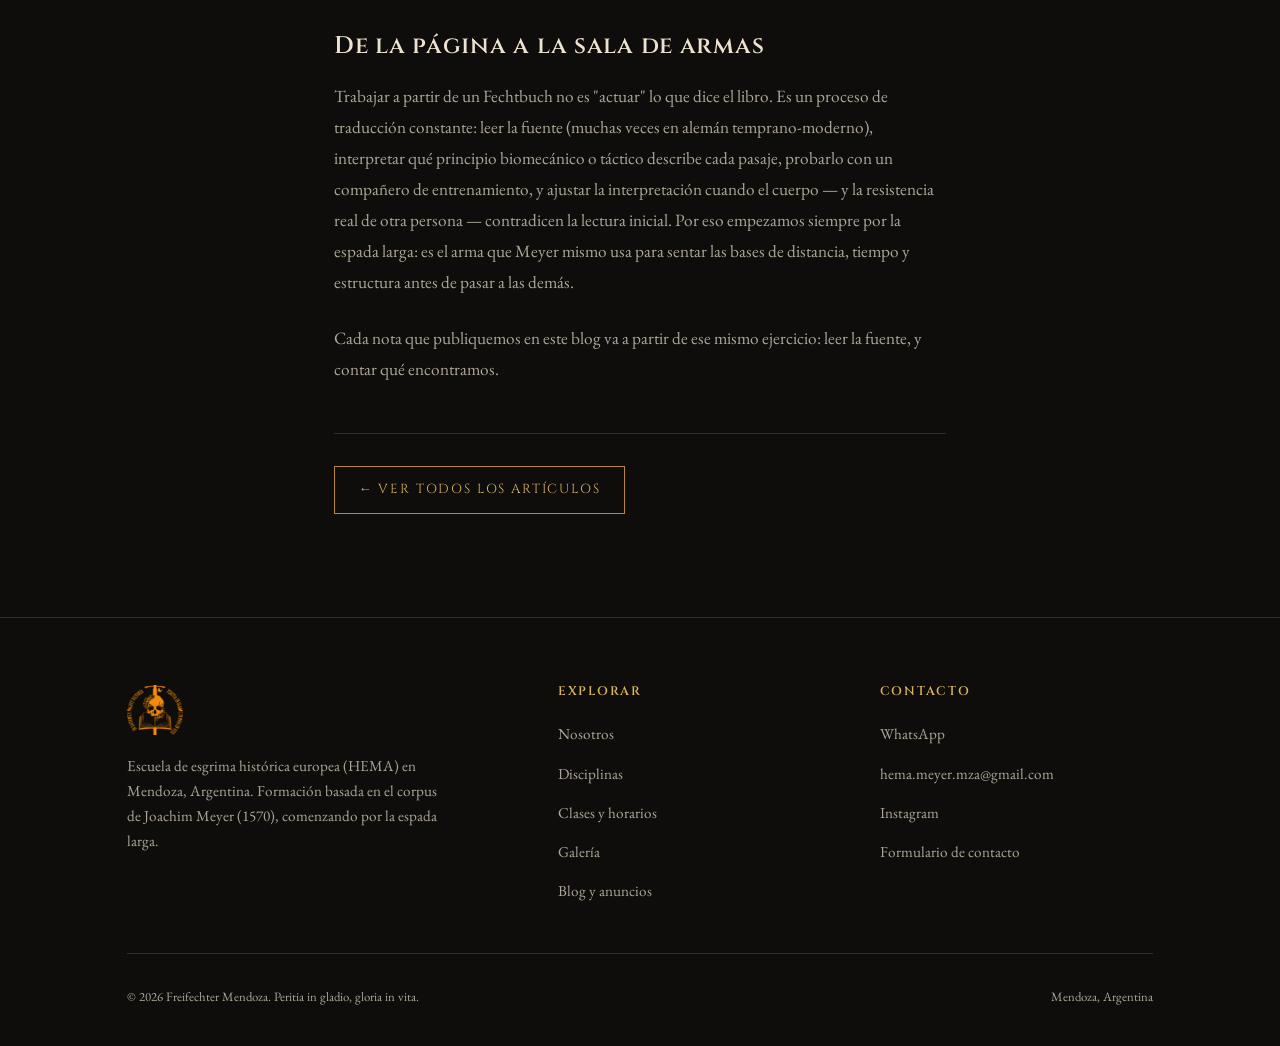
==== commit c1c89aff: "Add files via upload" ====
--- a/articulo-fechtbuch.html
+++ b/articulo-fechtbuch.html
@@ -17,7 +17,7 @@
 <meta name="twitter:title" content="¿Qué es un Fechtbuch? · Freifechter Mendoza">
 <meta name="twitter:description" content="Qué es un Fechtbuch, la tradición alemana de tratados de esgrima, y por qué Freifechter Mendoza entrena a partir del de Joachim Meyer.">
 <meta name="twitter:image" content="https://freifechter.ar/assets/img/og-image.jpg">
-<link rel="icon" type="image/png" href="assets/img/logo.png">
+<link rel="icon" type="image/png" href="assets/img/logo-icon.png">
 <link rel="stylesheet" href="assets/css/style.css">
 </head>
 <body>
@@ -25,7 +25,7 @@
 <header class="site-header">
   <div class="container">
     <a href="index.html" class="brand">
-      <img src="assets/img/logo.png" alt="Escudo Freifechter Mendoza">
+      <img src="assets/img/logo-icon.png" alt="Escudo Freifechter Mendoza">
       <span class="brand-word">Freifechter<br>Mendoza</span>
     </a>
     <button class="nav-toggle" aria-label="Abrir menú" aria-expanded="false">☰</button>
@@ -84,7 +84,7 @@
   <div class="container">
     <div class="footer-grid">
       <div class="footer-brand">
-        <img src="assets/img/logo.png" alt="Escudo Freifechter Mendoza" style="width:56px;height:56px;">
+        <img src="assets/img/logo-icon.png" alt="Escudo Freifechter Mendoza" style="width:56px;height:56px;">
         <p>Escuela de esgrima histórica europea (HEMA) en Mendoza, Argentina. Formación basada en el corpus de Joachim Meyer (1570), comenzando por la espada larga.</p>
       </div>
       <div>
--- a/assets/css/style.css
+++ b/assets/css/style.css
@@ -99,7 +99,7 @@
 }
 .site-header .container{ display:flex; align-items:center; justify-content:space-between; gap:1.5rem; }
 .brand{ display:flex; align-items:center; gap:.7rem; text-decoration:none; }
-.brand svg, .brand img{ width:60px; height:60px; object-fit:contain; color: var(--gold-light); flex-shrink:0; }
+.brand svg, .brand img{ width:68px; height:68px; object-fit:contain; color: var(--gold-light); flex-shrink:0; }
 .brand-word{ font-family: var(--display); font-size:.86rem; line-height:1.35; letter-spacing:.1em; color: var(--parchment); }
 
 .nav-toggle{
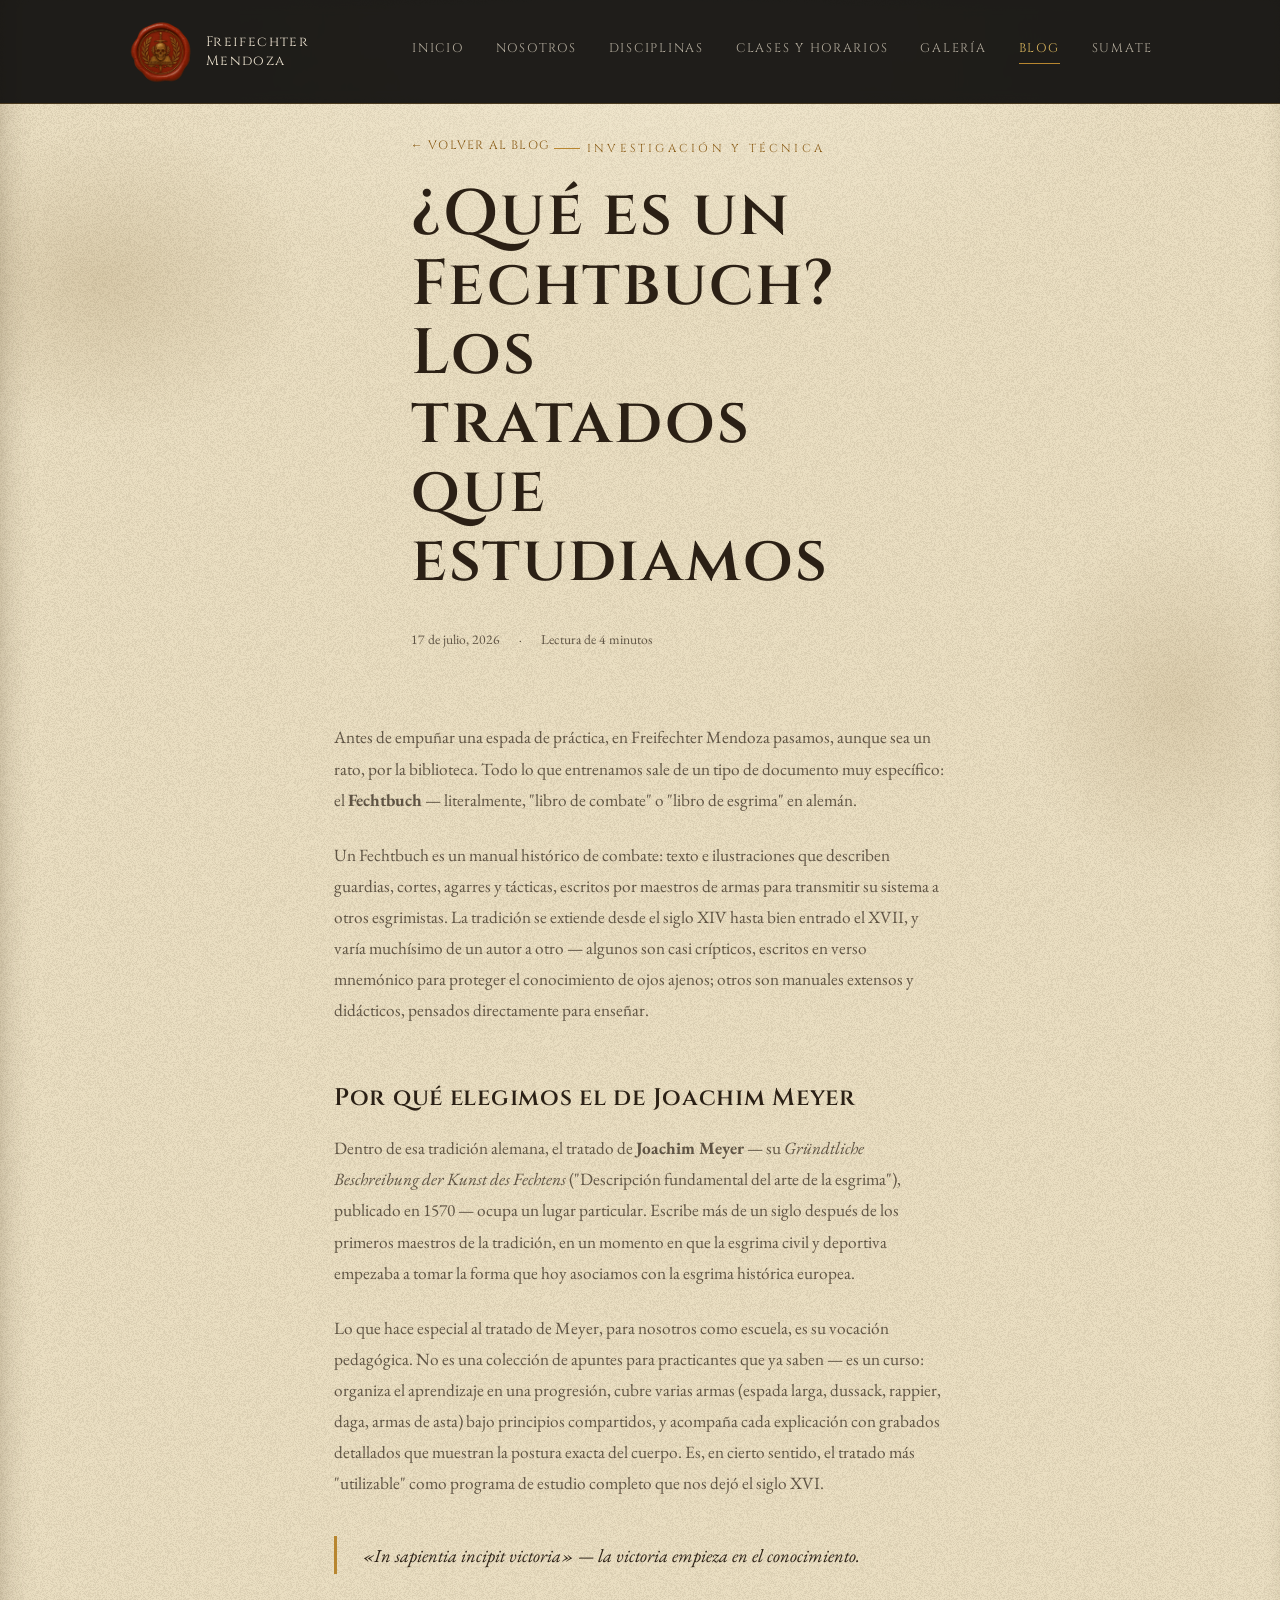
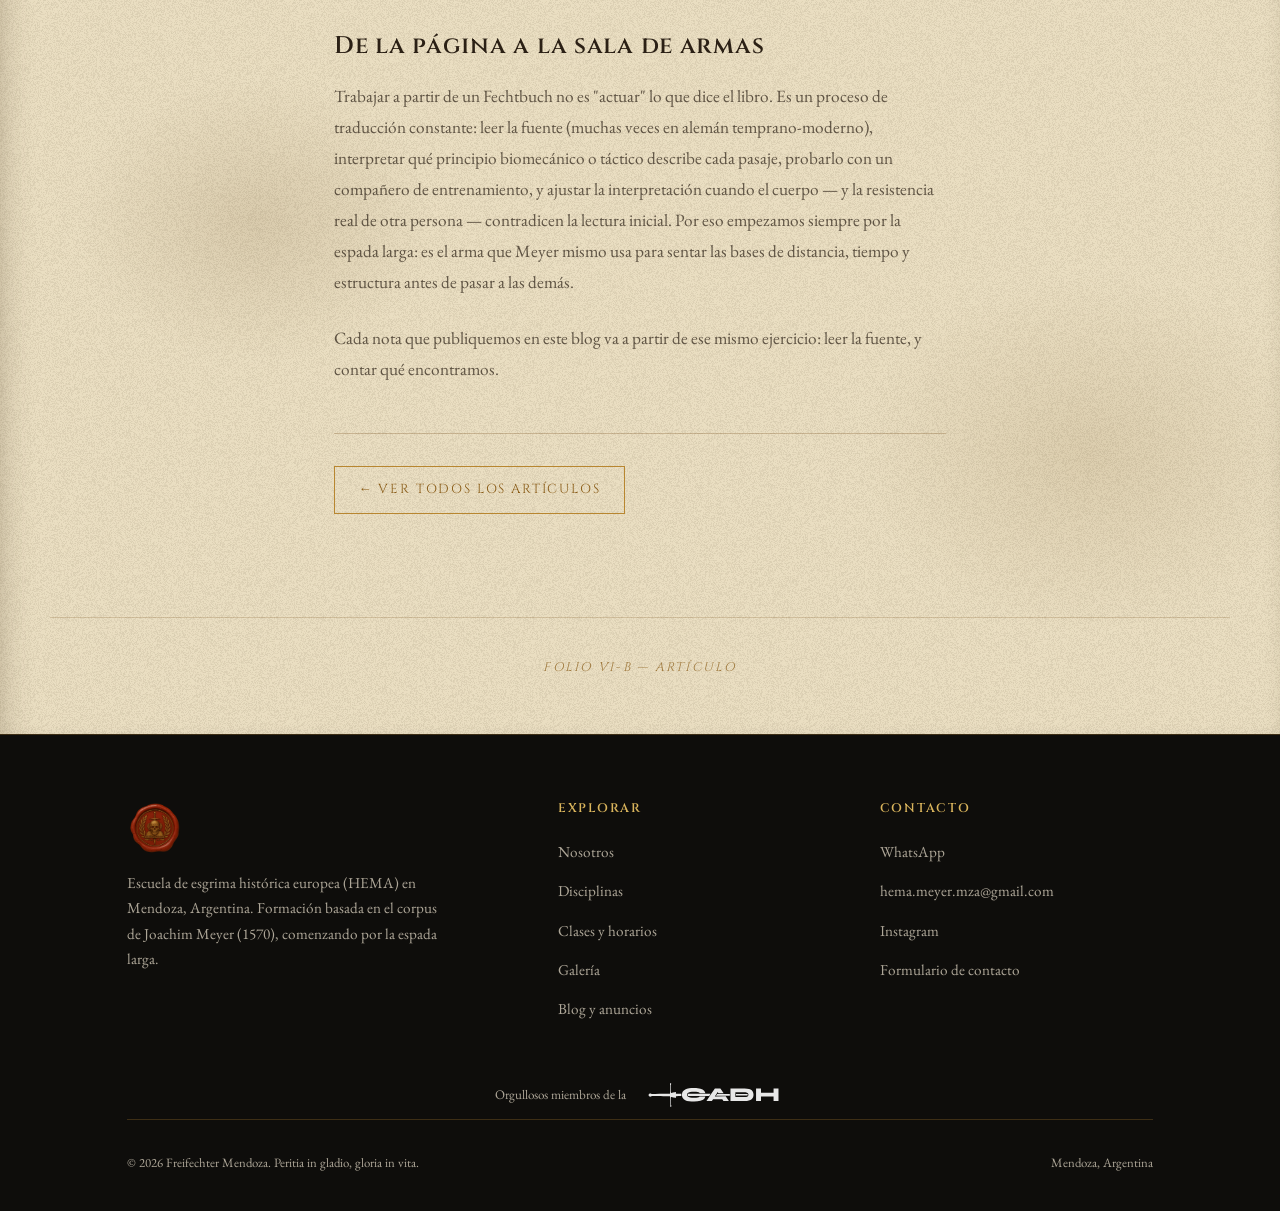
==== commit 5e9ed5c6: "Add files via upload" ====
--- a/articulo-fechtbuch.html
+++ b/articulo-fechtbuch.html
@@ -41,6 +41,7 @@
   </div>
 </header>
 
+<main id="page" class="page-sheet">
 <section class="article-hero">
   <div class="container" style="max-width:68ch;">
     <a href="blog.html" class="back-link">← Volver al blog</a>
@@ -79,6 +80,8 @@
     </div>
   </div>
 </section>
+<div class="folio">Folio VI-b — Artículo</div>
+</main>
 
 <footer>
   <div class="container">
@@ -107,6 +110,12 @@
         </ul>
       </div>
     </div>
+    <div class="footer-partners">
+      <span>Orgullosos miembros de la</span>
+      <a href="https://www.cadh-hema.com.ar" target="_blank" rel="noopener">
+        <img src="assets/img/logo-cadh.svg" alt="Comunidad Argentina de HEMA">
+      </a>
+    </div>
     <div class="footer-bottom">
       <span>© <span id="year"></span> Freifechter Mendoza. Peritia in gladio, gloria in vita.</span>
       <span>Mendoza, Argentina</span>
@@ -116,5 +125,6 @@
 
 <script>document.getElementById('year').textContent = new Date().getFullYear();</script>
 <script src="assets/js/main.js"></script>
+<script src="assets/js/page-transitions.js"></script>
 </body>
 </html>
--- a/assets/css/style.css
+++ b/assets/css/style.css
@@ -14,6 +14,11 @@
   --line:       rgba(184,134,47,.28);
   --text-soft:  rgba(236,226,207,.72);
 
+  /* Fijas: para texto sobre superficies de acento (botones, badges) que no
+     deben invertirse aunque el tema de la página (.page-sheet) cambie */
+  --ink-fixed:   #0e0d0b;
+  --cream-fixed: #f4ead2;
+
   --display: 'Cinzel', serif;
   --body: 'EB Garamond', serif;
 
@@ -80,8 +85,8 @@
   background: transparent;
   transition: background .25s ease, color .25s ease, transform .2s ease;
 }
-.btn:hover{ background: var(--gold); color: var(--ink); transform: translateY(-1px); }
-.btn.solid{ background: var(--wax); border-color: var(--wax); color: var(--parchment); }
+.btn:hover{ background: var(--gold); color: var(--ink-fixed); transform: translateY(-1px); }
+.btn.solid{ background: var(--wax); border-color: var(--wax); color: var(--cream-fixed); }
 .btn.solid:hover{ background: var(--wax-light); border-color: var(--wax-light); }
 
 /* ===== Header / Nav ===== */
@@ -89,7 +94,9 @@
   position: fixed; top:0; left:0; right:0; z-index: 100;
   padding: 1.1rem 0;
   transition: background .35s ease, padding .35s ease, border-color .35s ease;
-  border-bottom: 1px solid transparent;
+  border-bottom: 1px solid var(--line);
+  background: rgba(14,13,11,.92);
+  backdrop-filter: blur(6px);
 }
 .site-header.solid{
   background: rgba(14,13,11,.92);
@@ -246,6 +253,14 @@
 footer ul{ list-style:none; margin:0; padding:0; display:grid; gap:.6rem; }
 footer a{ text-decoration:none; color: var(--text-soft); font-size:.95rem; }
 footer a:hover{ color: var(--gold-light); }
+.footer-partners{
+  display:flex; align-items:center; justify-content:center; gap:1rem;
+  flex-wrap:wrap; margin-top: 2rem;
+}
+.footer-partners span{ font-size:.82rem; color: var(--text-soft); }
+.footer-partners img{ height:48px; width:auto; opacity:.9; transition: opacity .2s ease; filter: brightness(1.15); }
+.footer-partners a:hover img{ opacity:1; }
+
 .footer-bottom{
   display:flex; justify-content:space-between; flex-wrap:wrap; gap:1rem;
   font-size:.8rem; color: var(--text-soft); padding-top: 2rem; border-top:1px solid var(--line);
@@ -280,11 +295,11 @@
 @keyframes heroPunch{ from{ opacity:0; transform: translateY(26px) scale(.97);} to{ opacity:1; transform:none; } }
 @media (prefers-reduced-motion: reduce){ .hero-carousel .hero-content{ animation:none; } }
 .hero-logo-big{
-  width: clamp(96px, 13vw, 160px); height:auto; margin: 0 auto 1.6rem;
+  height: clamp(240px, 60vh, 620px); width:auto; margin: 0 auto 1.8rem;
   filter: drop-shadow(0 6px 22px rgba(0,0,0,.55));
 }
 .hero-carousel h1{
-  font-size: clamp(2.3rem, 6vw, 4.4rem); line-height:1.08; margin-bottom: 2.2rem;
+  font-size: clamp(2rem, 4.6vw, 3.6rem); line-height:1.1; margin-bottom: 2.2rem;
   text-shadow: 0 3px 24px rgba(0,0,0,.55);
 }
 .hero-carousel .btn{ font-size:1rem; padding: 1.15em 2.4em; }
@@ -371,12 +386,18 @@
 }
 .myth-chip .x{ color: var(--wax-light); font-weight:bold; }
 
+.value-chip{
+  display:inline-flex; align-items:center; gap:.6em; border:1px solid var(--gold);
+  padding: .9em 1.5em; font-family: var(--display); font-size:.95rem; letter-spacing:.03em;
+  color: var(--gold-light); background: var(--ink-2);
+}
+
 /* ===== Badges de estado (disciplinas) ===== */
 .status{
   display:inline-block; font-family: var(--display); font-size:.66rem; letter-spacing:.12em;
   text-transform:uppercase; padding:.3em .8em; margin-bottom: .8rem;
 }
-.status.activa{ color: var(--ink); background: var(--gold-light); }
+.status.activa{ color: var(--ink-fixed); background: var(--gold-light); }
 .status.formacion{ color: var(--gold-light); background:transparent; border:1px solid var(--gold); }
 
 /* ===== Mapa ===== */
@@ -388,7 +409,66 @@
 }
 
 
-/* ===== Responsive ===== */
+/* ===== Experimento: tratado antiguo — páginas con vuelta de hoja ===== */
+body{ perspective: 1800px; }
+
+.page-sheet{
+  /* Tema de página: papel envejecido (invierte la paleta solo dentro de la hoja;
+     header y footer quedan con el tema oscuro original, como la tapa del libro) */
+  --ink:        #e9ddc0;
+  --ink-2:      #dfd0a8;
+  --ink-3:      #d3c091;
+  --parchment:  #2b2015;
+  --gold-light: #8a5c17;
+  --text-soft:  rgba(43,32,21,.72);
+  --line:       rgba(120,80,30,.3);
+
+  background-color: var(--ink);
+  background-image:
+    radial-gradient(ellipse 340px 260px at 8% 12%, rgba(120,90,40,.16), transparent 60%),
+    radial-gradient(ellipse 260px 300px at 92% 30%, rgba(120,90,40,.14), transparent 60%),
+    radial-gradient(ellipse 300px 240px at 20% 78%, rgba(90,60,20,.12), transparent 60%),
+    radial-gradient(ellipse 380px 300px at 85% 88%, rgba(120,90,40,.13), transparent 60%),
+    radial-gradient(ellipse 900px 500px at 50% 0%, rgba(255,250,235,.35), transparent 60%),
+    url("../img/paper-noise.png");
+  background-repeat: no-repeat, no-repeat, no-repeat, no-repeat, no-repeat, repeat;
+  background-size: auto, auto, auto, auto, auto, 256px 256px;
+  color: var(--parchment);
+  position: relative;
+  transform-origin: left center;
+  transform-style: preserve-3d;
+  will-change: transform, opacity;
+  transition: transform .5s cubic-bezier(.6,0,.4,1), opacity .42s ease;
+  box-shadow: inset 26px 0 36px -30px rgba(60,42,20,.35), inset -10px 0 24px -20px rgba(60,42,20,.25);
+}
+
+.page-sheet.leaving{
+  transform: rotateY(-12deg) translateX(-2%) scale(.98);
+  opacity: 0;
+  box-shadow: -40px 0 80px -20px rgba(0,0,0,.6);
+}
+.page-sheet.entering{
+  transform: rotateY(10deg) translateX(2%) scale(.98);
+  opacity: 0;
+}
+.page-sheet.settled{
+  transform: none;
+  opacity: 1;
+}
+
+.folio{
+  max-width: var(--maxw); margin: 0 auto; padding: 2.5rem 6vw 3.5rem;
+  text-align:center; font-family: var(--display); font-style:italic; font-size:.78rem;
+  letter-spacing:.18em; text-transform:uppercase; color: var(--gold-light); opacity:.75;
+  border-top: 1px solid var(--line);
+}
+
+@media (prefers-reduced-motion: reduce){
+  .page-sheet, .page-sheet.leaving, .page-sheet.entering, .page-sheet.settled{
+    transition:none; transform:none; opacity:1;
+  }
+}
+
 @media (max-width: 900px){
   .grid.cols-3{ grid-template-columns: 1fr 1fr; }
   .footer-grid{ grid-template-columns: 1fr 1fr; }
